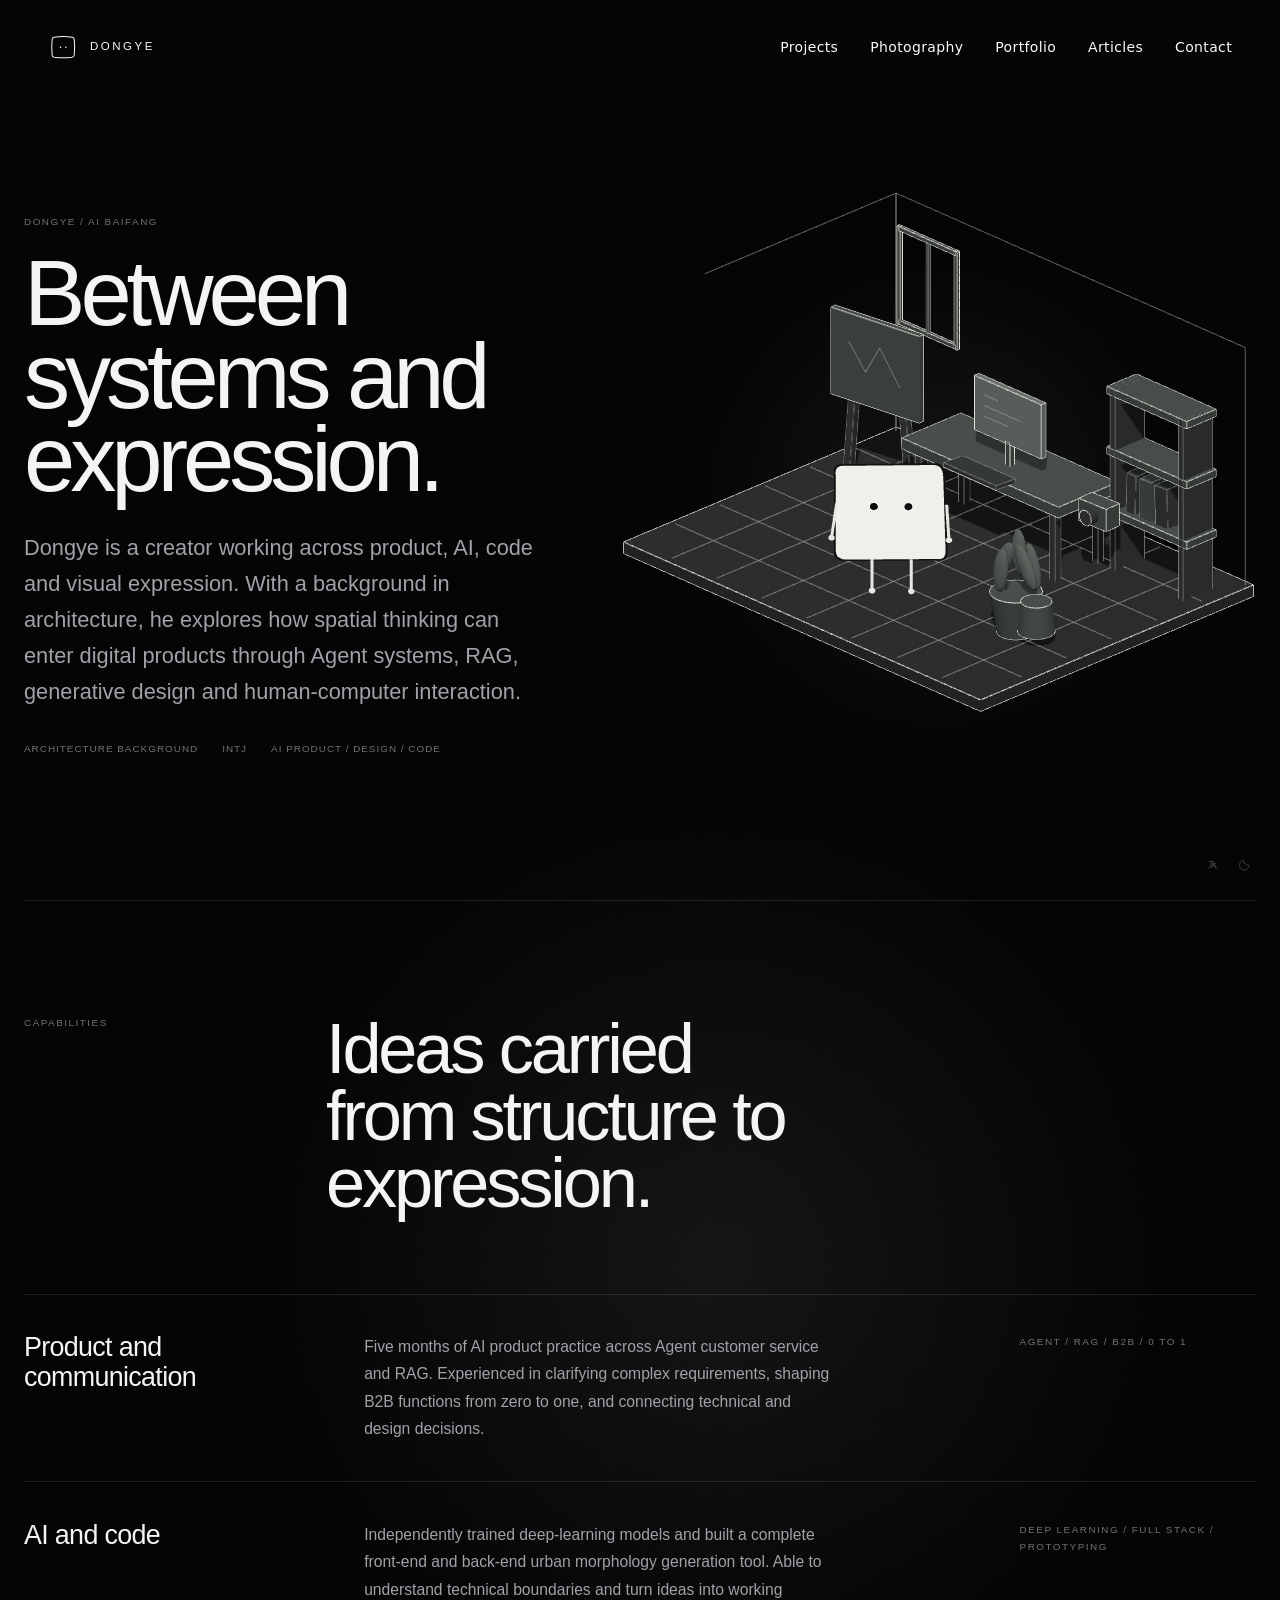
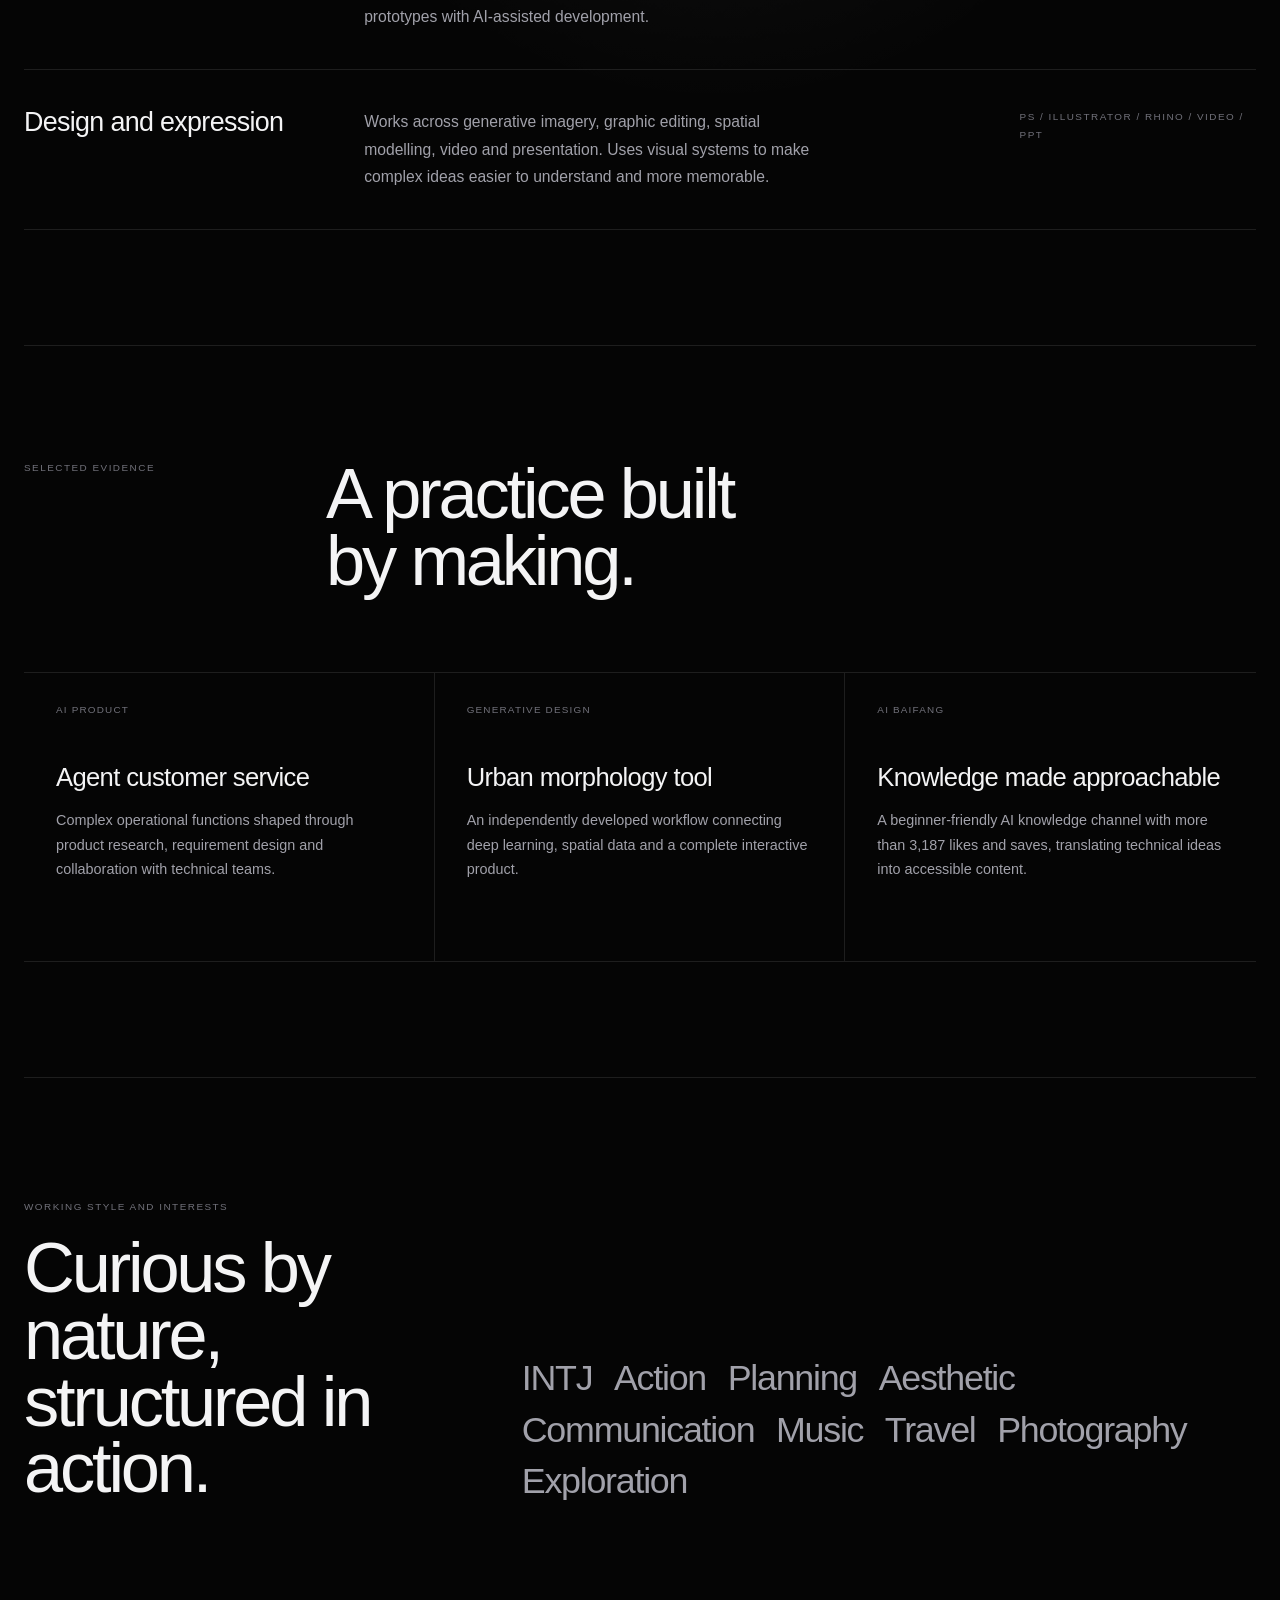
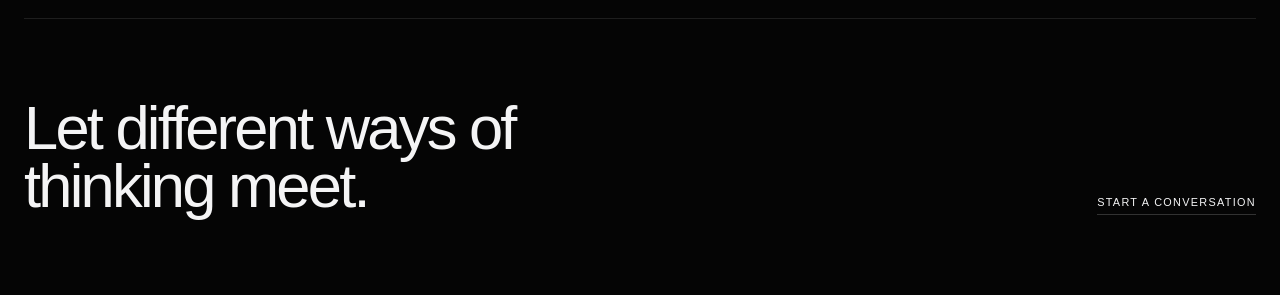
==== about.html @ da20b11e "publish spatial portfolio and Baifang studio" ====
<!DOCTYPE html>
<html lang="en">
  <head>
    <meta charset="UTF-8" />
    <meta name="viewport" content="width=device-width, initial-scale=1.0" />
    <title data-title-key="page.about.title">About DONGYE</title>
    <script>
      (() => {
        try {
          const theme = localStorage.getItem("site-theme") || "dark";
          const lang = localStorage.getItem("site-language") || "en";
          document.documentElement.dataset.theme = theme === "light" ? "light" : "dark";
          document.documentElement.lang = lang === "zh" ? "zh-CN" : "en";
        } catch {
          document.documentElement.dataset.theme = "dark";
          document.documentElement.lang = "en";
        }
      })();
    </script>
    <script src="./assets/vendor/tailwindcss.js"></script>
    <link rel="stylesheet" href="./site.css?v=20260814-3" />
    <link rel="stylesheet" href="./about.css?v=20260814-10" />
    <script src="./site-cursor.js?v=20260812-1" defer></script>
    <script type="module" src="./about-room.js?v=20260814-16"></script>
  </head>
  <body class="about-page">
    <header class="site-header fixed top-0 left-0 w-full z-50 px-6 py-6 md:px-12 md:py-8 flex justify-between items-center mix-blend-difference text-white">
      <a href="./index.html" class="site-brand" aria-label="DONGYE Home">
        <svg class="site-brand__mark" viewBox="0 0 44 44" aria-hidden="true"><path d="M9 7.5c7.5-1 18.8-1 26 0 1.8.3 2.8 1.4 3 3.1.8 7.7.8 15.2 0 22.8-.2 1.7-1.2 2.8-3 3.1-7.4 1-18.6 1-26 0-1.8-.3-2.8-1.4-3-3.1-.8-7.6-.8-15.1 0-22.8.2-1.7 1.2-2.8 3-3.1Z"/><circle cx="18.2" cy="22" r="1.15" fill="currentColor" stroke="none"/><circle cx="25.8" cy="22" r="1.15" fill="currentColor" stroke="none"/></svg>
        <span class="site-brand__wordmark">DONGYE</span>
      </a>
      <nav class="hidden md:flex space-x-8 text-sm font-light tracking-wide">
        <a href="./projects.html" data-i18n="nav.projects">Projects</a>
        <a href="./portfolio.html?view=photography" data-i18n="home.cube.photography">Photography</a>
        <a href="./portfolio.html?view=portfolio" data-i18n="nav.portfolio">Portfolio</a>
        <a href="./articles.html" data-i18n="nav.articles">Articles</a>
        <a href="./index.html#contact" data-i18n="nav.contact">Contact</a>
      </nav>
    </header>

    <main>
      <section class="about-shell about-hero">
        <div class="about-hero__copy">
          <span class="about-kicker">DONGYE / AI BAIFANG</span>
          <h1 data-i18n="about.hero.title">Between systems and expression.</h1>
          <p class="about-hero__intro" data-i18n="about.hero.intro">Dongye is a creator working across product, AI, code and visual expression. With a background in architecture, he explores how spatial thinking can enter digital products through Agent systems, RAG, generative design and human-computer interaction.</p>
          <div class="about-hero__meta">
            <span data-i18n="about.meta.architecture">Architecture background</span>
            <span>INTJ</span>
            <span>AI PRODUCT / DESIGN / CODE</span>
          </div>
        </div>
        <div class="about-hero__visual" aria-label="Interactive AI Baifang studio">
          <div class="about-hero__room" data-baifang-room></div>
        </div>
      </section>

      <section class="about-shell about-section">
        <div class="about-section__header">
          <span class="about-section__label" data-i18n="about.capabilities.label">Capabilities</span>
          <h2 data-i18n="about.capabilities.title">Ideas carried from structure to expression.</h2>
        </div>
        <div class="about-rows">
          <article class="about-row">
            <h3 data-i18n="about.product.title">Product and communication</h3>
            <p data-i18n="about.product.body">Five months of AI product practice across Agent customer service and RAG. Experienced in clarifying complex requirements, shaping B2B functions from zero to one, and connecting technical and design decisions.</p>
            <span class="about-row__tools">AGENT / RAG / B2B / 0 TO 1</span>
          </article>
          <article class="about-row">
            <h3 data-i18n="about.code.title">AI and code</h3>
            <p data-i18n="about.code.body">Independently trained deep-learning models and built a complete front-end and back-end urban morphology generation tool. Able to understand technical boundaries and turn ideas into working prototypes with AI-assisted development.</p>
            <span class="about-row__tools">DEEP LEARNING / FULL STACK / PROTOTYPING</span>
          </article>
          <article class="about-row">
            <h3 data-i18n="about.visual.title">Design and expression</h3>
            <p data-i18n="about.visual.body">Works across generative imagery, graphic editing, spatial modelling, video and presentation. Uses visual systems to make complex ideas easier to understand and more memorable.</p>
            <span class="about-row__tools">PS / ILLUSTRATOR / RHINO / VIDEO / PPT</span>
          </article>
        </div>
      </section>

      <section class="about-shell about-section">
        <div class="about-section__header">
          <span class="about-section__label" data-i18n="about.evidence.label">Selected evidence</span>
          <h2 data-i18n="about.evidence.title">A practice built by making.</h2>
        </div>
        <div class="about-evidence">
          <article>
            <strong>AI PRODUCT</strong>
            <h3 data-i18n="about.evidence.agent.title">Agent customer service</h3>
            <p data-i18n="about.evidence.agent.body">Complex operational functions shaped through product research, requirement design and collaboration with technical teams.</p>
          </article>
          <article>
            <strong>GENERATIVE DESIGN</strong>
            <h3 data-i18n="about.evidence.city.title">Urban morphology tool</h3>
            <p data-i18n="about.evidence.city.body">An independently developed workflow connecting deep learning, spatial data and a complete interactive product.</p>
          </article>
          <article>
            <strong>AI BAIFANG</strong>
            <h3 data-i18n="about.evidence.content.title">Knowledge made approachable</h3>
            <p data-i18n="about.evidence.content.body">A beginner-friendly AI knowledge channel with more than 3,187 likes and saves, translating technical ideas into accessible content.</p>
          </article>
        </div>
      </section>

      <section class="about-shell about-section about-personal">
        <div>
          <span class="about-personal__name" data-i18n="about.personal.label">Working style and interests</span>
          <h2 data-i18n="about.personal.title">Curious by nature, structured in action.</h2>
        </div>
        <div class="about-wordfield" aria-label="Personal traits and interests">
          <span>INTJ</span>
          <span data-i18n="about.trait.action">Action</span>
          <span data-i18n="about.trait.planning">Planning</span>
          <span data-i18n="about.trait.aesthetic">Aesthetic</span>
          <span data-i18n="about.trait.communication">Communication</span>
          <span data-i18n="about.interest.music">Music</span>
          <span data-i18n="about.interest.travel">Travel</span>
          <span data-i18n="about.interest.photography">Photography</span>
          <span data-i18n="about.interest.exploration">Exploration</span>
        </div>
      </section>

      <section class="about-shell about-contact">
        <p data-i18n="about.contact.title">Let different ways of thinking meet.</p>
        <a href="./index.html#contact" data-cursor="CONTACT" data-i18n="about.contact.link">Start a conversation</a>
      </section>
    </main>

    <script type="module">
      import { applyTranslations, setupGlobalControls, syncPreviewLinks } from "./site.js?v=20260814-1";

      const translations = {
        "page.about.title": { en: "About DONGYE", zh: "关于冬叶" },
        "home.cube.photography": { en: "Photography", zh: "摄影" },
        "about.hero.title": { en: "Between systems and expression.", zh: "在系统与表达之间。" },
        "about.hero.intro": { en: "Dongye is a creator working across product, AI, code and visual expression. With a background in architecture, he explores how spatial thinking can enter digital products through Agent systems, RAG, generative design and human-computer interaction.", zh: "冬叶是一名在产品、AI、代码与视觉表达之间工作的创造者。拥有建筑学背景，关注空间思维如何进入数字产品，并持续探索 Agent、RAG、生成式设计与人机交互。" },
        "about.meta.architecture": { en: "Architecture background", zh: "建筑学背景" },
        "about.capabilities.label": { en: "Capabilities", zh: "能力方向" },
        "about.capabilities.title": { en: "Ideas carried from structure to expression.", zh: "让想法从结构走向表达。" },
        "about.product.title": { en: "Product and communication", zh: "产品与沟通" },
        "about.product.body": { en: "Five months of AI product practice across Agent customer service and RAG. Experienced in clarifying complex requirements, shaping B2B functions from zero to one, and connecting technical and design decisions.", zh: "拥有 5 个月 AI 产品实践经历，涉及 Agent 智能客服与 RAG。擅长梳理复杂需求、从 0 到 1 落地 B 端功能，并连接技术判断与设计决策。" },
        "about.code.title": { en: "AI and code", zh: "AI 与代码" },
        "about.code.body": { en: "Independently trained deep-learning models and built a complete front-end and back-end urban morphology generation tool. Able to understand technical boundaries and turn ideas into working prototypes with AI-assisted development.", zh: "独立训练深度学习模型，并完成城市形态生成工具的前后端开发。能够理解技术边界，也能借助 AI 辅助开发把想法变成可运行的原型。" },
        "about.visual.title": { en: "Design and expression", zh: "设计与表达" },
        "about.visual.body": { en: "Works across generative imagery, graphic editing, spatial modelling, video and presentation. Uses visual systems to make complex ideas easier to understand and more memorable.", zh: "覆盖 AI 出图、平面编辑、空间建模、影像与演示表达。通过视觉系统让复杂想法更容易被理解，也更容易被记住。" },
        "about.evidence.label": { en: "Selected evidence", zh: "实践切片" },
        "about.evidence.title": { en: "A practice built by making.", zh: "能力在真实创造中形成。" },
        "about.evidence.agent.title": { en: "Agent customer service", zh: "Agent 智能客服" },
        "about.evidence.agent.body": { en: "Complex operational functions shaped through product research, requirement design and collaboration with technical teams.", zh: "通过产品研究、需求设计与技术协作，推动复杂运营功能从概念走向落地。" },
        "about.evidence.city.title": { en: "Urban morphology tool", zh: "城市形态生成工具" },
        "about.evidence.city.body": { en: "An independently developed workflow connecting deep learning, spatial data and a complete interactive product.", zh: "独立连接深度学习、空间数据与完整交互产品的一次开发实践。" },
        "about.evidence.content.title": { en: "Knowledge made approachable", zh: "让 AI 知识更容易理解" },
        "about.evidence.content.body": { en: "A beginner-friendly AI knowledge channel with more than 3,187 likes and saves, translating technical ideas into accessible content.", zh: "面向零基础读者的 AI 知识账号，已获得超过 3,187 次赞与收藏，把技术概念转化为易理解的内容。" },
        "about.personal.label": { en: "Working style and interests", zh: "做事方式与兴趣" },
        "about.personal.title": { en: "Curious by nature, structured in action.", zh: "保持好奇，也保持行动的结构。" },
        "about.trait.action": { en: "Action", zh: "行动力" },
        "about.trait.planning": { en: "Planning", zh: "规划力" },
        "about.trait.aesthetic": { en: "Aesthetic", zh: "审美力" },
        "about.trait.communication": { en: "Communication", zh: "沟通力" },
        "about.interest.music": { en: "Music", zh: "音乐" },
        "about.interest.travel": { en: "Travel", zh: "旅行" },
        "about.interest.photography": { en: "Photography", zh: "摄影" },
        "about.interest.exploration": { en: "Exploration", zh: "探索世界" },
        "about.contact.title": { en: "Let different ways of thinking meet.", zh: "让不同的思考方式在这里相遇。" },
        "about.contact.link": { en: "Start a conversation", zh: "开始交流" }
      };

      const render = () => {
        applyTranslations(translations);
        syncPreviewLinks(document);
      };

      setupGlobalControls();
      render();
      window.addEventListener("site:language-change", render);
    </script>
  </body>
</html>
---- site.css ----
:root {
  --site-bg: #050505;
  --site-surface: #0a0a0a;
  --site-surface-alt: #101010;
  --site-panel: rgba(7, 7, 7, 0.82);
  --site-text: #f4f4f5;
  --site-text-soft: #a1a1aa;
  --site-text-muted: #71717a;
  --site-text-faint: #52525b;
  --site-border: rgba(255, 255, 255, 0.1);
  --site-border-strong: rgba(255, 255, 255, 0.18);
  --site-hover: rgba(255, 255, 255, 0.05);
  --site-selection-bg: #ffffff;
  --site-selection-text: #000000;
  --site-card: rgba(255, 255, 255, 0.02);
}

html[data-theme="light"] {
  --site-bg: #f3efe7;
  --site-surface: #f8f4ec;
  --site-surface-alt: #efe7dc;
  --site-panel: rgba(248, 244, 236, 0.9);
  --site-text: #161616;
  --site-text-soft: #53514c;
  --site-text-muted: #77736b;
  --site-text-faint: #a09b91;
  --site-border: rgba(31, 29, 25, 0.13);
  --site-border-strong: rgba(31, 29, 25, 0.3);
  --site-hover: rgba(66, 59, 48, 0.045);
  --site-selection-bg: #1d1c19;
  --site-selection-text: #f9fafb;
  --site-card: rgba(66, 59, 48, 0.025);
}

html,
body {
  background: var(--site-bg);
  color: var(--site-text);
}

body {
  transition: background-color 0.25s ease, color 0.25s ease;
}

::selection {
  background-color: var(--site-selection-bg);
  color: var(--site-selection-text);
}

.site-header {
  transition: color 0.25s ease;
}

.site-brand {
  display: inline-flex;
  align-items: center;
  gap: 0.72rem;
  color: #fff;
  text-decoration: none;
  transition: opacity 180ms ease;
}

.site-brand:hover,
.site-brand:focus-visible {
  opacity: 0.68;
}

.site-brand:focus-visible {
  outline: 1px solid currentColor;
  outline-offset: 0.42rem;
}

.site-brand__mark {
  width: 1.9rem;
  height: 1.9rem;
  overflow: visible;
  fill: none;
  stroke: currentColor;
  stroke-width: 1.45;
  stroke-linecap: round;
  stroke-linejoin: round;
  vector-effect: non-scaling-stroke;
}

.site-brand__wordmark {
  font: 500 0.72rem/1 Arial, sans-serif;
  letter-spacing: 0.22em;
  white-space: nowrap;
}

.baifang-ip {
  --bf-eye-x: 0px;
  --bf-eye-y: 0px;
  --bf-top-x: 0px;
  --bf-top-y: 0px;
  --bf-right-x: 0px;
  --bf-right-y: 0px;
  --bf-body-x: 0px;
  --bf-body-y: 0px;
  --bf-observer-x: 0px;
  --bf-observer-y: 0px;
  position: relative;
  display: grid;
  place-items: center;
  color: var(--site-text);
  contain: layout paint;
  isolation: isolate;
  cursor: crosshair;
}

.baifang-ip::before {
  content: "";
  position: absolute;
  inset: 14%;
  z-index: -1;
  background: radial-gradient(circle, color-mix(in srgb, var(--site-text) 8%, transparent), transparent 68%);
  filter: blur(1.5rem);
  opacity: 0.8;
}

.baifang-ip__svg {
  display: block;
  width: 100%;
  height: 100%;
  overflow: visible;
}

.baifang-ip__float {
  transform-origin: center;
  animation: baifangFloat 5.8s ease-in-out infinite;
}

.baifang-ip__character {
  transform: translate(var(--bf-body-x), var(--bf-body-y));
  transform-origin: 52% 54%;
  transition: transform 420ms cubic-bezier(0.2, 0.75, 0.25, 1);
}

.baifang-ip__face,
.baifang-ip__limb,
.baifang-ip__fragment,
.baifang-ip__observer path {
  vector-effect: non-scaling-stroke;
  stroke: currentColor;
  stroke-width: 2;
  stroke-linecap: round;
  stroke-linejoin: round;
}

.baifang-ip__face {
  fill: var(--site-bg);
  transition: transform 520ms cubic-bezier(0.16, 0.8, 0.24, 1), fill 240ms ease;
}

.baifang-ip__face--front {
  transform: translate(0, 0);
}

.baifang-ip__face--echo {
  opacity: 0.2;
  transform: translate(1px, -0.8px);
}

.baifang-ip__limb,
.baifang-ip__fragment,
.baifang-ip__observer path {
  fill: none;
}

.baifang-ip__eyes {
  fill: currentColor;
  transform: translate(var(--bf-eye-x), var(--bf-eye-y));
  transition: transform 160ms ease-out;
}

.baifang-ip__fragment {
  opacity: 0.12;
  transition: opacity 260ms ease, transform 520ms cubic-bezier(0.16, 0.8, 0.24, 1);
}

.baifang-ip__fragment--a { transform: translate(20px, 18px); }
.baifang-ip__fragment--b { transform: translate(-20px, 20px); }
.baifang-ip__fragment--c { transform: translate(22px, -18px); }
.baifang-ip__fragment--d { transform: translate(-22px, -20px); }

.baifang-ip__observer {
  opacity: 0.38;
  transform: translate(var(--bf-observer-x), var(--bf-observer-y));
  transform-origin: center;
  transition: opacity 260ms ease, transform 420ms cubic-bezier(0.2, 0.75, 0.25, 1);
}

.baifang-ip.is-observing .baifang-ip__fragment,
.baifang-ip.is-observing .baifang-ip__observer {
  opacity: 0.82;
}

.baifang-ip.is-observing .baifang-ip__fragment {
  transform: translate(0, 0);
}

.baifang-ip.is-observing .baifang-ip__arm--right {
  transform-box: view-box;
  transform-origin: 224px 144px;
  animation: baifangWave 520ms ease-in-out infinite alternate;
}

@keyframes baifangFloat {
  0%, 100% { transform: translateY(0) rotate(-0.35deg); }
  50% { transform: translateY(-7px) rotate(0.35deg); }
}

@keyframes baifangWave {
  from { transform: rotate(-18deg); }
  to { transform: rotate(-38deg); }
}

@media (prefers-reduced-motion: reduce) {
  .baifang-ip__float {
    animation: none;
  }

  .baifang-ip *,
  .baifang-ip *::before,
  .baifang-ip *::after {
    transition-duration: 0.01ms !important;
  }
}

html[data-theme="light"] .site-brand {
  color: #111;
}

html[data-theme="light"] .site-header.mix-blend-difference {
  mix-blend-mode: normal;
  color: var(--site-text);
}

html[data-theme="light"] .bg-black {
  background-color: var(--site-surface) !important;
}

html[data-theme="light"] .bg-zinc-950 {
  background-color: var(--site-surface-alt) !important;
}

html[data-theme="light"] .bg-black\/40,
html[data-theme="light"] .bg-black\/50,
html[data-theme="light"] .bg-black\/80,
html[data-theme="light"] .bg-zinc-900\/50,
html[data-theme="light"] .glass-panel {
  background: var(--site-panel) !important;
}

html[data-theme="light"] .bg-white\/\[0\.02\] {
  background-color: var(--site-card) !important;
}

html[data-theme="light"] .text-white,
html[data-theme="light"] .prose-invert h1,
html[data-theme="light"] .prose-invert h2,
html[data-theme="light"] .prose-invert h3,
html[data-theme="light"] .prose-invert p,
html[data-theme="light"] .prose-invert li,
html[data-theme="light"] .prose-invert a,
html[data-theme="light"] .prose-invert code {
  color: var(--site-text) !important;
}

html[data-theme="light"] .text-zinc-200,
html[data-theme="light"] .text-zinc-300\/90,
html[data-theme="light"] .text-zinc-400 {
  color: var(--site-text-soft) !important;
}

html[data-theme="light"] .text-zinc-500,
html[data-theme="light"] .text-zinc-600,
html[data-theme="light"] .text-zinc-700,
html[data-theme="light"] .text-zinc-800 {
  color: var(--site-text-muted) !important;
}

html[data-theme="light"] .border-white\/10,
html[data-theme="light"] .border-zinc-800,
html[data-theme="light"] .border-zinc-800\/50,
html[data-theme="light"] .border-zinc-900 {
  border-color: var(--site-border) !important;
}

html[data-theme="light"] .hover\:border-white\/25:hover,
html[data-theme="light"] .hover\:border-white\/30:hover,
html[data-theme="light"] .hover\:border-zinc-400:hover {
  border-color: var(--site-border-strong) !important;
}

html[data-theme="light"] .hover\:text-white:hover {
  color: var(--site-text) !important;
}

html[data-theme="light"] .hover\:bg-white\/5:hover {
  background-color: var(--site-hover) !important;
}

html[data-theme="light"] .bg-gradient-to-t.from-black,
html[data-theme="light"] .bg-gradient-to-t.from-black.via-black\/80,
html[data-theme="light"] .bg-gradient-to-t.from-black.via-black\/60 {
  opacity: 0.45;
}

html[data-theme="light"] .bg-dot-pattern {
  opacity: 0.16 !important;
}

html[data-theme="light"] .prose-invert code {
  background: rgba(15, 23, 42, 0.06) !important;
  border-color: rgba(15, 23, 42, 0.12) !important;
}

.portfolio-book,
.photo-film {
  width: min(100%, 76rem);
  margin-inline: auto;
}

.portfolio-book__stage {
  position: relative;
  aspect-ratio: 1684 / 595;
  overflow: hidden;
  background: #111;
  box-shadow: 0 2.2rem 5rem rgba(0, 0, 0, 0.32);
  cursor: ew-resize;
}

.portfolio-book__pages,
.portfolio-book__pages img {
  position: absolute;
  inset: 0;
  width: 100%;
  height: 100%;
}

.portfolio-book__pages img {
  object-fit: contain;
  opacity: 0;
  transform: perspective(1800px) rotateY(3deg) scale(0.985);
  transform-origin: left center;
  transition: opacity 420ms ease, transform 720ms cubic-bezier(0.16, 1, 0.3, 1);
  user-select: none;
}

.portfolio-book__pages img.is-active {
  opacity: 1;
  transform: perspective(1800px) rotateY(0) scale(1);
}

.portfolio-book__spine {
  position: absolute;
  top: 0;
  bottom: 0;
  left: 36.45%;
  width: 1px;
  background: linear-gradient(180deg, transparent, rgba(0, 0, 0, 0.28) 12%, rgba(255, 255, 255, 0.2) 50%, rgba(0, 0, 0, 0.28) 88%, transparent);
  box-shadow: -0.6rem 0 1.5rem rgba(0, 0, 0, 0.12), 0.6rem 0 1.5rem rgba(0, 0, 0, 0.1);
  pointer-events: none;
}

.portfolio-book__turn {
  position: absolute;
  z-index: 3;
  top: 0;
  bottom: 0;
  width: 28%;
  border: 0;
  background: transparent;
}

.portfolio-book__turn--prev { left: 0; cursor: w-resize; }
.portfolio-book__turn--next { right: 0; cursor: e-resize; }

.portfolio-book__footer {
  display: grid;
  grid-template-columns: 1fr auto 1fr;
  gap: 1rem;
  align-items: center;
  margin-top: 1rem;
  color: var(--site-text-muted);
  font: 500 0.58rem/1 Arial, sans-serif;
  letter-spacing: 0.14em;
}

.portfolio-book__footer button {
  border: 0;
  color: inherit;
  background: transparent;
  text-align: left;
}

.portfolio-book__footer button:last-child { text-align: right; }
.portfolio-book__footer button:disabled { opacity: 0.22; }

.photo-film__stage {
  position: relative;
  display: grid;
  place-items: center;
  height: min(72svh, 48rem);
  overflow: hidden;
  background: color-mix(in srgb, var(--site-bg) 92%, var(--site-text));
}

.photo-film__stage > img {
  width: 100%;
  height: 100%;
  object-fit: contain;
  opacity: 1;
  transform: scale(1);
  transition: opacity 300ms ease, transform 900ms cubic-bezier(0.16, 1, 0.3, 1);
}

.photo-film__stage > img.is-changing { opacity: 0; transform: scale(0.985); }

.photo-film__nav {
  position: absolute;
  z-index: 2;
  top: 50%;
  width: 2.6rem;
  height: 2.6rem;
  border: 1px solid color-mix(in srgb, var(--site-text) 24%, transparent);
  border-radius: 50%;
  color: var(--site-text);
  background: color-mix(in srgb, var(--site-bg) 72%, transparent);
  transform: translateY(-50%);
}

.photo-film__nav--prev { left: 1.25rem; }
.photo-film__nav--next { right: 1.25rem; }
.photo-film__count { position: absolute; right: 1.25rem; bottom: 1rem; color: var(--site-text-muted); font: 500 0.58rem/1 monospace; }

.photo-film__strip {
  display: grid;
  grid-auto-flow: column;
  grid-auto-columns: minmax(7rem, 10rem);
  gap: 0.75rem;
  padding-top: 0.9rem;
  overflow-x: auto;
}

.photo-film__thumb {
  position: relative;
  aspect-ratio: 4 / 3;
  overflow: hidden;
  border: 0;
  opacity: 0.38;
  background: transparent;
  transition: opacity 200ms ease, transform 260ms ease;
}

.photo-film__thumb:hover,
.photo-film__thumb.is-active { opacity: 1; transform: translateY(-0.2rem); }
.photo-film__thumb img { width: 100%; height: 100%; object-fit: cover; }
.photo-film__thumb span { position: absolute; right: 0.35rem; bottom: 0.3rem; color: white; font: 500 0.52rem/1 monospace; text-shadow: 0 1px 4px black; }

@media (max-width: 700px) {
  .portfolio-book__stage { aspect-ratio: 16 / 9; }
  .portfolio-book__footer { margin-inline: 0.25rem; }
  .photo-film__stage { height: 58svh; }
  .photo-film__nav { width: 2.2rem; height: 2.2rem; }
}

@media (prefers-reduced-motion: reduce) {
  .portfolio-book__pages img,
  .photo-film__stage > img,
  .photo-film__thumb { transition: none; }
}

.site-controls {
  position: fixed;
  right: 1.15rem;
  bottom: 1.05rem;
  z-index: 60;
  display: flex;
  flex-direction: row;
  gap: 0.1rem;
  padding: 0.15rem;
  border: 1px solid transparent;
  border-radius: 999px;
  opacity: 0.38;
  transition: opacity 0.2s ease, border-color 0.2s ease, background-color 0.2s ease;
}

.site-controls:hover,
.site-controls:focus-within {
  opacity: 1;
  border-color: var(--site-border);
  background: color-mix(in srgb, var(--site-panel) 58%, transparent);
}

.site-control-button {
  width: 1.8rem;
  height: 1.8rem;
  display: inline-flex;
  align-items: center;
  justify-content: center;
  border: 1px solid transparent;
  background: transparent;
  backdrop-filter: none;
  -webkit-backdrop-filter: none;
  border-radius: 999px;
  color: var(--site-text-soft);
  cursor: pointer;
  box-shadow: none;
  transition:
    background-color 0.2s ease,
    border-color 0.2s ease,
    color 0.2s ease,
    transform 0.2s ease;
}

.site-control-button:hover {
  color: var(--site-text);
  border-color: transparent;
  background: var(--site-hover);
  transform: none;
}

.site-control-button[data-state="zh"],
.site-control-button[data-state="light"] {
  background: transparent;
  color: var(--site-text-soft);
  border-color: transparent;
}

.site-control-button svg {
  width: 0.78rem;
  height: 0.78rem;
  fill: none;
  stroke: currentColor;
  stroke-width: 1.7;
  stroke-linecap: round;
  stroke-linejoin: round;
}

.site-control-button:focus-visible {
  outline: 2px solid var(--site-text-soft);
  outline-offset: 2px;
}

@media (max-width: 767px) {
  .site-controls {
    right: 0.8rem;
    bottom: 0.75rem;
    gap: 0;
  }
}

/* Home — a quiet spatial field rather than a conventional hero image. */
.home-page {
  --drawing-ink: #e8ebe6;
  --drawing-muted: rgba(232, 235, 230, 0.48);
  --drawing-faint: rgba(232, 235, 230, 0.13);
  --drawing-accent: #b9d8d4;
  --drawing-signal: #d36f4b;
  overflow-x: clip;
}

html[data-theme="light"] .home-page {
  --drawing-ink: #171a18;
  --drawing-muted: rgba(23, 26, 24, 0.52);
  --drawing-faint: rgba(23, 26, 24, 0.13);
  --drawing-accent: #285d61;
  --drawing-signal: #b54a2d;
}

.spatial-hero {
  position: relative;
  height: 185svh;
  min-height: 70rem;
  background: var(--site-bg);
}

.spatial-hero__stage {
  position: sticky;
  top: 0;
  width: 100%;
  height: 100svh;
  min-height: 42rem;
  overflow: hidden;
  isolation: isolate;
  border-bottom: 1px solid var(--drawing-faint);
}

.spatial-hero__veil {
  position: absolute;
  inset: 0;
  pointer-events: none;
}

.spatial-hero__veil {
  z-index: -3;
  background:
    radial-gradient(circle at 78% 42%, color-mix(in srgb, var(--drawing-accent) 10%, transparent), transparent 27%),
    radial-gradient(circle at 54% 76%, color-mix(in srgb, var(--drawing-signal) 5%, transparent), transparent 24%),
    linear-gradient(112deg, color-mix(in srgb, var(--site-bg) 92%, var(--drawing-accent)) 0%, var(--site-bg) 58%, color-mix(in srgb, var(--site-bg) 96%, var(--drawing-signal)) 100%);
}

.spatial-hero__copy {
  position: absolute;
  z-index: 4;
  left: 3rem;
  bottom: 5rem;
  width: min(48rem, 57vw);
}

.spatial-hero__title {
  max-width: 9ch;
  margin: 0;
  color: var(--drawing-ink);
  font: 500 clamp(4.2rem, 9.2vw, 9.2rem) / 0.78 Arial, sans-serif;
  letter-spacing: -0.078em;
  text-wrap: balance;
  text-shadow: 0 1px 28px color-mix(in srgb, var(--site-bg) 62%, transparent);
  will-change: transform, opacity;
}

.spatial-hero__title span {
  color: transparent !important;
  -webkit-text-stroke: 1px var(--drawing-muted);
}

.spatial-hero__foot {
  display: flex;
  align-items: end;
  justify-content: space-between;
  gap: 2rem;
  margin-top: 2.25rem;
  padding-top: 1.15rem;
  border-top: 1px solid var(--drawing-faint);
}

.spatial-hero__subtitle {
  max-width: 25rem;
  margin: 0;
  color: var(--drawing-muted);
  font: 400 0.68rem/1.6 Arial, sans-serif;
  letter-spacing: 0.16em;
  text-transform: uppercase;
}

.spatial-hero__explore {
  display: inline-flex;
  align-items: center;
  gap: 0.7rem;
  flex: 0 0 auto;
  color: var(--drawing-ink);
  font: 500 0.64rem/1 Arial, sans-serif;
  letter-spacing: 0.14em;
  text-decoration: none;
  text-transform: uppercase;
}

.spatial-hero__explore-mark {
  display: grid;
  place-items: center;
  width: 2rem;
  height: 2rem;
  border: 1px solid var(--drawing-muted);
  border-radius: 50%;
  transition: background-color 180ms ease, color 180ms ease, transform 180ms ease;
}

.spatial-hero__explore:hover .spatial-hero__explore-mark {
  color: var(--site-bg);
  background: var(--drawing-ink);
  transform: translateY(0.2rem);
}

.model-viewport {
  --model-size: clamp(17rem, 31vw, 31rem);
  position: absolute;
  z-index: 2;
  top: 50%;
  right: clamp(5rem, 11vw, 12rem);
  width: var(--model-size);
  height: var(--model-size);
  transform: translateY(-52%);
  perspective: 1200px;
  perspective-origin: 50% 42%;
}

.space-orbit {
  position: absolute;
  z-index: -1;
  left: 50%;
  top: 50%;
  display: block;
  border: 1px solid var(--drawing-faint);
  border-radius: 50%;
  transform: translate(-50%, -50%);
  transform-origin: center;
  will-change: transform, opacity;
}

.space-orbit::after {
  content: "";
  position: absolute;
  top: 50%;
  right: -0.22rem;
  width: 0.42rem;
  height: 0.42rem;
  border-radius: 50%;
  background: var(--drawing-accent);
  box-shadow: 0 0 1.25rem color-mix(in srgb, var(--drawing-accent) 60%, transparent);
}

.space-orbit--01 {
  width: 138%;
  height: 42%;
  transform: translate(-50%, -50%) rotate(18deg);
}

.space-orbit--02 {
  width: 118%;
  height: 68%;
  transform: translate(-50%, -50%) rotate(-46deg);
}

.space-orbit--03 {
  width: 92%;
  height: 126%;
  transform: translate(-50%, -50%) rotate(64deg);
  opacity: 0.55;
}

.model-orbit,
.spatial-model,
.space-shell {
  width: 100%;
  height: 100%;
  transform-style: preserve-3d;
}

.model-orbit,
.spatial-model {
  will-change: transform;
}

.spatial-model {
  transform: rotateX(-18deg) rotateY(-32deg) rotateZ(-2deg);
}

.space-shell {
  position: relative;
}

.space-face,
.space-slab,
.space-core {
  position: absolute;
  inset: 0;
  display: block;
  border: 1px solid color-mix(in srgb, var(--drawing-accent) 72%, transparent);
  background:
    linear-gradient(90deg, transparent 49.7%, var(--drawing-faint) 50%, transparent 50.3%),
    linear-gradient(transparent 49.7%, var(--drawing-faint) 50%, transparent 50.3%),
    color-mix(in srgb, var(--site-bg) 91%, transparent);
  backface-visibility: visible;
  transform-style: preserve-3d;
  will-change: transform, opacity;
}

.space-face::before,
.space-face::after {
  content: "";
  position: absolute;
  background: var(--drawing-accent);
  opacity: 0.65;
}

.space-face::before {
  left: -4px;
  top: -4px;
  width: 7px;
  height: 1px;
}

.space-face::after {
  left: -1px;
  top: -4px;
  width: 1px;
  height: 7px;
}

.space-face--front {
  transform: translateZ(calc(var(--model-size) * 0.5));
}

.space-face--back {
  transform: rotateY(180deg) translateZ(calc(var(--model-size) * 0.5));
  opacity: 0.24;
}

.space-face--left {
  transform: rotateY(-90deg) translateZ(calc(var(--model-size) * 0.5));
  opacity: 0.58;
}

.space-face--right {
  transform: rotateY(90deg) translateZ(calc(var(--model-size) * 0.5));
  opacity: 0.44;
}

.space-face--top {
  transform: rotateX(90deg) translateZ(calc(var(--model-size) * 0.5));
  opacity: 0.34;
}

.space-face--bottom {
  transform: rotateX(-90deg) translateZ(calc(var(--model-size) * 0.5));
  background-color: color-mix(in srgb, var(--drawing-signal) 8%, transparent);
}

.space-slab {
  inset: 7%;
  background: color-mix(in srgb, var(--drawing-accent) 8%, transparent);
}

.space-slab--01 {
  transform: rotateX(90deg) translateZ(calc(var(--model-size) * -0.24));
}

.space-slab--02 {
  transform: rotateX(90deg) translateZ(0);
}

.space-slab--03 {
  transform: rotateX(90deg) translateZ(calc(var(--model-size) * 0.24));
}

.space-core {
  inset: 12% 39%;
  background: color-mix(in srgb, var(--drawing-signal) 12%, transparent);
  border-color: color-mix(in srgb, var(--drawing-signal) 72%, transparent);
  transform: translateZ(calc(var(--model-size) * -0.05));
}

.spatial-hero__progress {
  position: absolute;
  z-index: 5;
  right: 3rem;
  top: 8.5rem;
  bottom: 4rem;
  width: 1px;
  background: var(--drawing-faint);
}

.spatial-hero__progress-fill {
  position: absolute;
  inset: 0;
  display: block;
  background: var(--drawing-signal);
  transform: scaleY(0);
  transform-origin: top;
  will-change: transform;
}

.home-page #work,
.home-page #about,
.home-page #contact {
  position: relative;
}

.home-page #work::before,
.home-page #about::before,
.home-page #contact::before {
  content: "";
  position: absolute;
  top: 0;
  left: 3rem;
  right: 3rem;
  height: 1px;
  background: linear-gradient(90deg, var(--drawing-accent), var(--drawing-faint) 20%, transparent 75%);
}

.home-page #featured-projects > a {
  transform-origin: 50% 100%;
  will-change: transform, opacity;
}

/* Cursor: the same spatial vertex system across the whole site. */
.spatial-cursor {
  position: fixed;
  z-index: 9999;
  left: 0;
  top: 0;
  width: 2.25rem;
  height: 2.25rem;
  pointer-events: none;
  color: #fff;
  mix-blend-mode: difference;
  opacity: 0;
  transform: translate3d(-50%, -50%, 0);
  transition: opacity 140ms ease;
  will-change: transform;
}

.spatial-cursor__corners {
  position: absolute;
  inset: 0;
  display: block;
  background:
    linear-gradient(currentColor 0 0) left top / 0.48rem 1px no-repeat,
    linear-gradient(currentColor 0 0) left top / 1px 0.48rem no-repeat,
    linear-gradient(currentColor 0 0) right top / 0.48rem 1px no-repeat,
    linear-gradient(currentColor 0 0) right top / 1px 0.48rem no-repeat,
    linear-gradient(currentColor 0 0) left bottom / 0.48rem 1px no-repeat,
    linear-gradient(currentColor 0 0) left bottom / 1px 0.48rem no-repeat,
    linear-gradient(currentColor 0 0) right bottom / 0.48rem 1px no-repeat,
    linear-gradient(currentColor 0 0) right bottom / 1px 0.48rem no-repeat;
  transition: transform 180ms ease;
}

.spatial-cursor__dot {
  position: absolute;
  left: 50%;
  top: 50%;
  width: 0.22rem;
  height: 0.22rem;
  border-radius: 50%;
  background: currentColor;
  transform: translate(-50%, -50%);
}

.spatial-cursor__label {
  position: absolute;
  left: calc(100% + 0.65rem);
  top: 50%;
  font: 600 0.5rem/1 ui-monospace, SFMono-Regular, Menlo, monospace;
  letter-spacing: 0.16em;
  opacity: 0;
  transform: translateY(-50%);
  transition: opacity 160ms ease;
  white-space: nowrap;
}

.spatial-cursor.is-interactive .spatial-cursor__corners {
  transform: scale(1.35) rotate(45deg);
}

.spatial-cursor.is-face .spatial-cursor__corners {
  transform: scale(1.65);
}

.spatial-cursor.is-interactive .spatial-cursor__label {
  opacity: 1;
}

.custom-cursor-active,
.custom-cursor-active a,
.custom-cursor-active button,
.custom-cursor-active [role="button"],
.custom-cursor-active [data-cursor] {
  cursor: none !important;
}

@media (max-width: 900px) {
  .spatial-hero {
    height: 155svh;
    min-height: 58rem;
  }

  .spatial-hero__copy {
    left: 1.5rem;
    right: 1.5rem;
  }

  .spatial-hero__copy {
    bottom: 4.2rem;
    width: auto;
  }

  .spatial-hero__title {
    font-size: clamp(3.65rem, 16vw, 6.7rem);
  }

  .model-viewport {
    --model-size: min(62vw, 20rem);
    top: 36%;
    right: 8vw;
    opacity: 0.92;
  }

  .spatial-hero__progress {
    right: 1.5rem;
    top: 8rem;
    bottom: 3.5rem;
  }

  .home-page #work::before,
  .home-page #about::before,
  .home-page #contact::before {
    left: 1.5rem;
    right: 1.5rem;
  }
}

@media (max-width: 560px) {
  .spatial-hero__stage {
    min-height: 38rem;
  }

  .spatial-hero__title {
    max-width: 8ch;
    font-size: clamp(3.3rem, 16.8vw, 5rem);
    line-height: 0.82;
  }

  .spatial-hero__foot {
    align-items: flex-start;
    flex-direction: column;
    gap: 1rem;
    margin-top: 1.35rem;
    padding-top: 0.9rem;
  }

  .spatial-hero__explore {
    align-self: flex-end;
  }

  .model-viewport {
    --model-size: min(59vw, 16rem);
    top: 31%;
    right: 14vw;
  }

}

@media (prefers-reduced-motion: reduce) {
  .spatial-hero {
    height: 100svh;
    min-height: 40rem;
  }

  .spatial-model,
  .model-orbit,
  .space-face,
  .space-slab,
  .space-core,
  .spatial-hero__title {
    will-change: auto;
  }
}
---- about.css ----
.about-page {
  min-height: 100dvh;
  overflow: hidden;
  background:
    radial-gradient(circle at 56% 36%, color-mix(in srgb, var(--site-text) 7%, transparent), transparent 28rem),
    var(--site-bg);
}

.about-shell {
  width: min(100% - 3rem, 88rem);
  margin-inline: auto;
}

.about-hero {
  display: grid;
  grid-template-columns: minmax(0, 0.9fr) minmax(22rem, 1.1fr);
  align-items: center;
  gap: clamp(2rem, 6vw, 7rem);
  min-height: 100dvh;
  padding-block: 8rem 4rem;
}

.about-hero__copy {
  position: relative;
  z-index: 2;
  animation: aboutEnter 900ms 120ms cubic-bezier(0.2, 0.75, 0.25, 1) both;
}

.about-kicker,
.about-section__label,
.about-row__tools,
.about-personal__name {
  color: var(--site-text-muted);
  font: 500 0.62rem/1.4 Arial, sans-serif;
  letter-spacing: 0.15em;
  text-transform: uppercase;
}

.about-hero h1 {
  max-width: 10ch;
  margin: 1.3rem 0 1.8rem;
  font: 500 clamp(3.6rem, 7.2vw, 7rem)/0.9 Arial, sans-serif;
  letter-spacing: -0.055em;
}

.about-hero__intro {
  max-width: 42rem;
  margin: 0;
  color: var(--site-text-soft);
  font: 400 clamp(1.05rem, 1.7vw, 1.45rem)/1.65 Arial, sans-serif;
}

.about-hero__meta {
  display: flex;
  flex-wrap: wrap;
  gap: 0.6rem 1.5rem;
  margin-top: 2rem;
  color: var(--site-text-muted);
  font: 500 0.62rem/1.4 Arial, sans-serif;
  letter-spacing: 0.1em;
  text-transform: uppercase;
}

.about-hero__visual {
  position: relative;
  min-height: min(72vw, 43rem);
  animation: aboutEnter 1100ms 260ms cubic-bezier(0.2, 0.75, 0.25, 1) both;
}

.about-hero__visual::before,
.about-hero__visual::after {
  content: none;
}

.about-hero__visual::after {
  inset: 24%;
  opacity: 0.45;
  transform: rotate(45deg) scale(0.72);
}

.about-hero__room {
  position: absolute;
  inset: 0;
}

.baifang-room {
  --room-eye-x: 0px;
  --room-eye-y: 0px;
  --room-lean-x: 0px;
  --room-lean-y: 0px;
  position: relative;
  color: var(--site-text);
  cursor: crosshair;
  isolation: isolate;
}

.baifang-room::before {
  content: "";
  position: absolute;
  inset: 17% 11%;
  z-index: -1;
  background: radial-gradient(circle, color-mix(in srgb, var(--site-text) 8%, transparent), transparent 68%);
  filter: blur(2.2rem);
  pointer-events: none;
}

.baifang-room__svg {
  display: block;
  width: 100%;
  height: 100%;
  overflow: visible;
}

.baifang-room path,
.baifang-room circle {
  fill: none;
  vector-effect: non-scaling-stroke;
  stroke: currentColor;
  stroke-width: 1.45;
  stroke-linecap: round;
  stroke-linejoin: round;
}

.room-space,
.room-shelf,
.room-window,
.room-monitor,
.room-paper,
.room-desk,
.room-plant,
.room-camera,
.room-can {
  color: color-mix(in srgb, var(--site-text) 42%, transparent);
}

.room-space__plane,
.room-monitor__body,
.room-desk__top,
.room-plant__pot {
  fill: color-mix(in srgb, var(--site-bg) 92%, var(--site-text));
}

.room-space__soft {
  opacity: 0.28;
}

.room-window__drift {
  stroke-dasharray: 6 8;
  animation: roomDrift 8s linear infinite;
}

.room-monitor__code path {
  stroke-dasharray: 90;
  stroke-dashoffset: 90;
  opacity: 0.15;
}

.room-paper__sketch {
  stroke-dasharray: 90;
  stroke-dashoffset: 90;
  opacity: 0.12;
}

.room-plant__leaves {
  transform-box: view-box;
  transform-origin: 560px 354px;
}

.room-water-drops,
.room-camera__flash,
.room-thought,
.room-character__smile {
  opacity: 0;
}

.room-water-drops path {
  fill: var(--site-bg);
}

.room-camera,
.room-can {
  transform-box: view-box;
  transform-origin: center;
  transition: opacity 360ms ease, transform 680ms cubic-bezier(0.16, 0.82, 0.22, 1);
}

.room-character {
  color: var(--site-text);
  transform: translate(var(--room-lean-x), var(--room-lean-y));
  transform-box: view-box;
  transform-origin: 358px 244px;
  transition: transform 420ms cubic-bezier(0.2, 0.78, 0.22, 1);
  animation: roomCharacterBreathe 4.8s ease-in-out infinite;
}

.room-character__body,
.room-character__body-echo {
  fill: var(--site-bg);
  stroke-width: 2.25 !important;
}

.room-character__body-echo {
  opacity: 0.2;
  transform: translate(1.1px, -0.8px);
}

.room-character__arm,
.room-character__leg,
.room-character__smile {
  fill: none;
  stroke-width: 2.3 !important;
  transform-box: view-box;
  transition: transform 700ms cubic-bezier(0.16, 0.82, 0.22, 1);
}

.room-character__arm--left {
  transform-origin: 296px 246px;
}

.room-character__arm--right {
  transform-origin: 432px 246px;
}

.room-character__eyes {
  fill: currentColor;
  transform: translate(var(--room-eye-x), var(--room-eye-y));
  transition: transform 160ms ease-out;
  animation: roomBlink 6.5s ease-in-out infinite;
}

.room-character__eyes circle {
  fill: currentColor;
  stroke: none;
}

.room-thought path,
.room-thought circle {
  fill: var(--site-bg);
}

.baifang-room[data-action="work"] .room-monitor__code path {
  animation: roomCode 1.35s ease-out infinite alternate;
}

.baifang-room[data-action="work"] .room-monitor__code path:nth-child(2) { animation-delay: 120ms; }
.baifang-room[data-action="work"] .room-monitor__code path:nth-child(3) { animation-delay: 240ms; }
.baifang-room[data-action="work"] .room-monitor__code path:nth-child(4) { animation-delay: 360ms; }
.baifang-room[data-action="work"] .room-character__arm--left { animation: roomTypeLeft 520ms ease-in-out infinite alternate; }
.baifang-room[data-action="work"] .room-character__arm--right { animation: roomTypeRight 470ms ease-in-out infinite alternate; }

.baifang-room[data-action="draw"] .room-character__arm--left,
.baifang-room[data-action="write"] .room-character__arm--left {
  transform: rotate(17deg) translate(-8px, 8px);
  animation: roomDraw 760ms ease-in-out infinite alternate;
}

.baifang-room[data-action="draw"] .room-paper__sketch--a,
.baifang-room[data-action="write"] .room-paper__sketch--b {
  opacity: 0.85;
  animation: roomSketch 2.6s ease-out infinite;
}

.baifang-room[data-action="photo"] .room-camera {
  color: var(--site-text);
  transform: translate(-137px, -96px) scale(1.24);
}

.baifang-room[data-action="photo"] .room-camera__flash {
  animation: roomFlash 3.6s ease-in-out infinite;
}

.baifang-room[data-action="photo"] .room-character__arm--right {
  transform: rotate(-28deg) translate(6px, -8px);
}

.baifang-room[data-action="water"] .room-can {
  color: var(--site-text);
  transform: translate(42px, -55px) rotate(-18deg);
}

.baifang-room[data-action="water"] .room-character__arm--right {
  transform: rotate(-42deg) translate(3px, -5px);
}

.baifang-room[data-action="water"] .room-water-drops {
  animation: roomDrops 1.35s ease-in infinite;
}

.baifang-room[data-action="water"] .room-plant__leaves {
  animation: roomPlant 1.35s ease-in-out infinite alternate;
}

.baifang-room[data-action="idle"] .room-thought {
  animation: roomThought 3.6s ease-in-out infinite;
}

.baifang-room[data-action="wave"] .room-character__arm--right {
  animation: roomWave 560ms cubic-bezier(0.2, 0.8, 0.25, 1) infinite alternate;
}

.baifang-room[data-action="wave"] .room-character__smile {
  opacity: 0.9;
}

@keyframes roomCharacterBreathe {
  0%, 100% { translate: 0 0; }
  50% { translate: 0 -3px; }
}

@keyframes roomBlink {
  0%, 45%, 48%, 100% { scale: 1 1; }
  46%, 47% { scale: 1 0.08; }
}

@keyframes roomDrift {
  to { stroke-dashoffset: -56; }
}

@keyframes roomCode {
  from { stroke-dashoffset: 90; opacity: 0.15; }
  to { stroke-dashoffset: 0; opacity: 0.78; }
}

@keyframes roomTypeLeft {
  from { transform: rotate(7deg) translateY(1px); }
  to { transform: rotate(12deg) translateY(5px); }
}

@keyframes roomTypeRight {
  from { transform: rotate(-7deg) translateY(2px); }
  to { transform: rotate(-12deg) translateY(5px); }
}

@keyframes roomDraw {
  from { transform: rotate(14deg) translate(-7px, 6px); }
  to { transform: rotate(20deg) translate(-13px, 11px); }
}

@keyframes roomSketch {
  0% { stroke-dashoffset: 90; opacity: 0.1; }
  55%, 100% { stroke-dashoffset: 0; opacity: 0.85; }
}

@keyframes roomFlash {
  0%, 54%, 59%, 100% { opacity: 0; }
  55%, 58% { opacity: 1; }
}

@keyframes roomDrops {
  0% { opacity: 0; transform: translateY(-8px); }
  30%, 75% { opacity: 0.9; }
  100% { opacity: 0; transform: translateY(12px); }
}

@keyframes roomPlant {
  from { transform: rotate(-1deg); }
  to { transform: rotate(3deg); }
}

@keyframes roomThought {
  0%, 100% { opacity: 0; transform: translateY(8px); }
  25%, 75% { opacity: 0.66; transform: translateY(0); }
}

@keyframes roomWave {
  from { transform: rotate(-52deg) translate(8px, -3px); }
  to { transform: rotate(-74deg) translate(11px, -8px); }
}

/* Three.js isometric studio */
.about-hero__visual {
  min-height: min(67vw, 42rem);
}

.baifang-room {
  position: absolute;
  inset: 0;
  overflow: hidden;
  contain: layout paint style;
  cursor: crosshair;
  isolation: isolate;
}

.baifang-room::before {
  inset: 13% 7% 8%;
  z-index: 0;
  opacity: 0.9;
  background: radial-gradient(circle, color-mix(in srgb, var(--site-text) 9%, transparent), transparent 67%);
  filter: blur(2.8rem);
  transition: opacity 500ms ease;
}

.baifang-room__canvas {
  position: relative;
  z-index: 1;
  display: block;
  width: 100%;
  height: 100%;
  opacity: 1;
  outline: 0;
  transition: opacity 700ms ease, filter 450ms ease;
}

.baifang-room.is-loading .baifang-room__canvas {
  opacity: 0;
}

.baifang-room.is-character-hovered .baifang-room__canvas {
  filter: brightness(1.06);
}

.baifang-room__fallback {
  position: absolute;
  inset: 0;
  display: grid;
  place-items: center;
  margin: 0;
  color: var(--site-text-muted);
  font: 500 0.66rem/1 Arial, sans-serif;
  letter-spacing: 0.14em;
  text-transform: uppercase;
}

.about-section {
  padding-block: clamp(5rem, 9vw, 9rem);
  border-top: 1px solid var(--site-border);
}

.about-section__header {
  display: grid;
  grid-template-columns: minmax(8rem, 0.45fr) minmax(0, 1.55fr);
  gap: 2rem;
  margin-bottom: clamp(3rem, 6vw, 6rem);
}

.about-section h2 {
  max-width: 12ch;
  margin: 0;
  font: 500 clamp(2.6rem, 5.5vw, 5.4rem)/0.95 Arial, sans-serif;
  letter-spacing: -0.045em;
}

.about-row {
  display: grid;
  grid-template-columns: minmax(11rem, 0.55fr) minmax(0, 1.15fr) minmax(10rem, 0.45fr);
  gap: clamp(1.5rem, 4vw, 4rem);
  align-items: start;
  padding-block: 2.4rem;
  border-top: 1px solid var(--site-border);
}

.about-row:last-child {
  border-bottom: 1px solid var(--site-border);
}

.about-row h3 {
  margin: 0;
  font: 500 clamp(1.25rem, 2.1vw, 1.85rem)/1.1 Arial, sans-serif;
  letter-spacing: -0.025em;
}

.about-row p {
  max-width: 54ch;
  margin: 0;
  color: var(--site-text-soft);
  font: 400 0.98rem/1.75 Arial, sans-serif;
}

.about-row__tools {
  line-height: 1.8;
}

.about-evidence {
  display: grid;
  grid-template-columns: repeat(3, minmax(0, 1fr));
  border-top: 1px solid var(--site-border);
  border-bottom: 1px solid var(--site-border);
}

.about-evidence article {
  min-height: 18rem;
  padding: 2rem;
  border-right: 1px solid var(--site-border);
}

.about-evidence article:last-child {
  border-right: 0;
}

.about-evidence strong {
  display: block;
  margin-bottom: 3rem;
  color: var(--site-text-muted);
  font: 500 0.62rem/1 Arial, sans-serif;
  letter-spacing: 0.12em;
}

.about-evidence h3 {
  margin: 0 0 1rem;
  font: 500 clamp(1.25rem, 2vw, 1.75rem)/1.15 Arial, sans-serif;
  letter-spacing: -0.025em;
}

.about-evidence p {
  margin: 0;
  color: var(--site-text-soft);
  font: 400 0.9rem/1.7 Arial, sans-serif;
}

.about-personal {
  display: grid;
  grid-template-columns: minmax(0, 0.7fr) minmax(0, 1.3fr);
  gap: clamp(3rem, 8vw, 9rem);
  align-items: end;
}

.about-personal h2 {
  margin-top: 1.1rem;
}

.about-wordfield {
  display: flex;
  flex-wrap: wrap;
  align-content: end;
  gap: 0.65rem 1.35rem;
}

.about-wordfield span {
  color: var(--site-text-soft);
  font: 400 clamp(1.3rem, 2.8vw, 2.6rem)/1.15 Arial, sans-serif;
  letter-spacing: -0.035em;
  transition: color 180ms ease, transform 240ms ease;
}

.about-wordfield span:hover {
  color: var(--site-text);
  transform: translateY(-0.2rem);
}

.about-contact {
  display: flex;
  justify-content: space-between;
  align-items: end;
  gap: 2rem;
  padding-block: 5rem;
  border-top: 1px solid var(--site-border);
}

.about-contact p {
  max-width: 18ch;
  margin: 0;
  font: 500 clamp(2rem, 4.8vw, 4.8rem)/0.95 Arial, sans-serif;
  letter-spacing: -0.045em;
}

.about-contact a {
  padding-bottom: 0.4rem;
  border-bottom: 1px solid var(--site-border-strong);
  color: var(--site-text);
  font: 500 0.68rem/1 Arial, sans-serif;
  letter-spacing: 0.12em;
  text-decoration: none;
  text-transform: uppercase;
}

@keyframes aboutEnter {
  from { opacity: 0; transform: translateY(1.5rem); }
  to { opacity: 1; transform: translateY(0); }
}

@media (max-width: 820px) {
  .about-shell {
    width: min(100% - 2rem, 88rem);
  }

  .about-hero {
    grid-template-columns: 1fr;
    gap: 1rem;
    padding-top: 8rem;
  }

  .about-hero__visual {
    min-height: 25rem;
  }

  .about-hero__room {
    inset: -4% -9% -2%;
  }

  .about-section__header,
  .about-personal {
    grid-template-columns: 1fr;
  }

  .about-row {
    grid-template-columns: 1fr;
    gap: 1rem;
  }

  .about-evidence {
    grid-template-columns: 1fr;
  }

  .about-evidence article {
    min-height: auto;
    border-right: 0;
    border-bottom: 1px solid var(--site-border);
  }

  .about-evidence article:last-child {
    border-bottom: 0;
  }

  .about-contact {
    align-items: start;
    flex-direction: column;
  }
}

@media (prefers-reduced-motion: reduce) {
  .about-hero__copy,
  .about-hero__visual {
    animation: none;
  }

  .baifang-room *,
  .baifang-room *::before,
  .baifang-room *::after {
    animation: none !important;
    transition-duration: 0.01ms !important;
  }
}
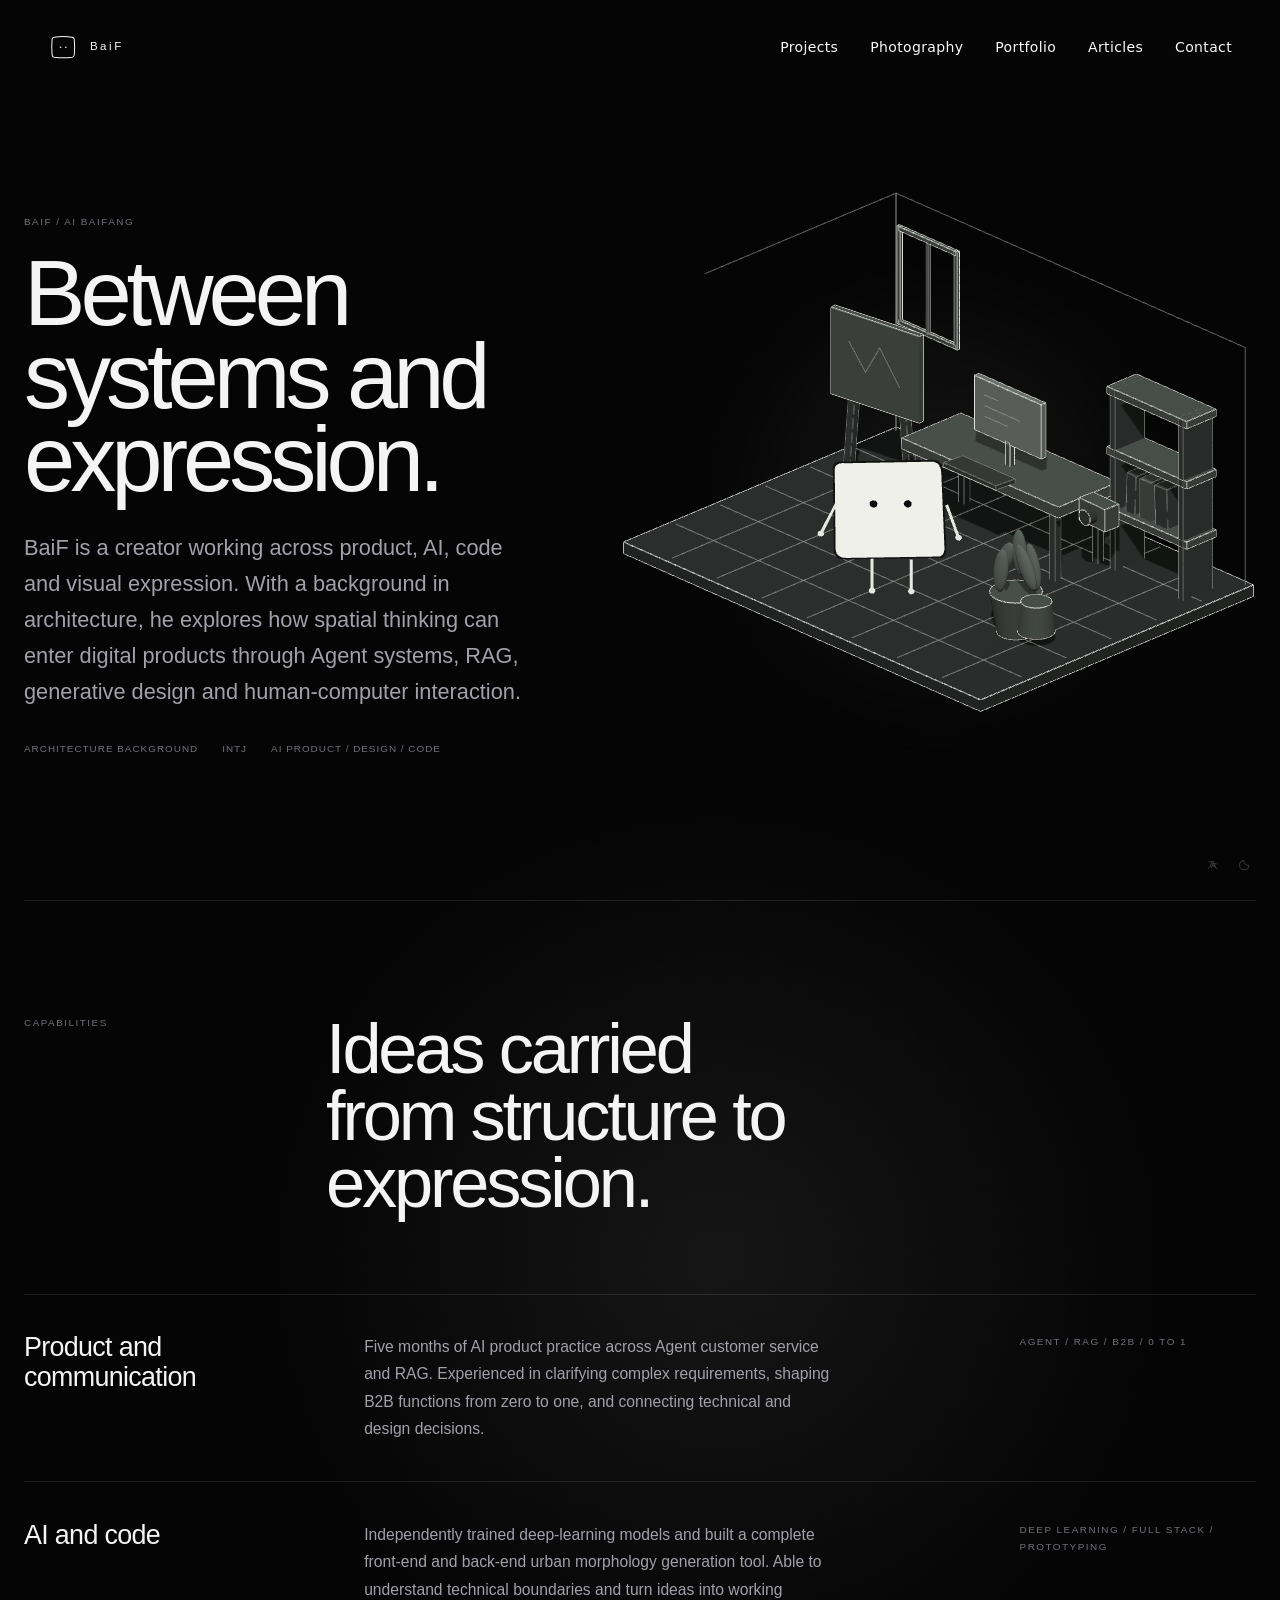
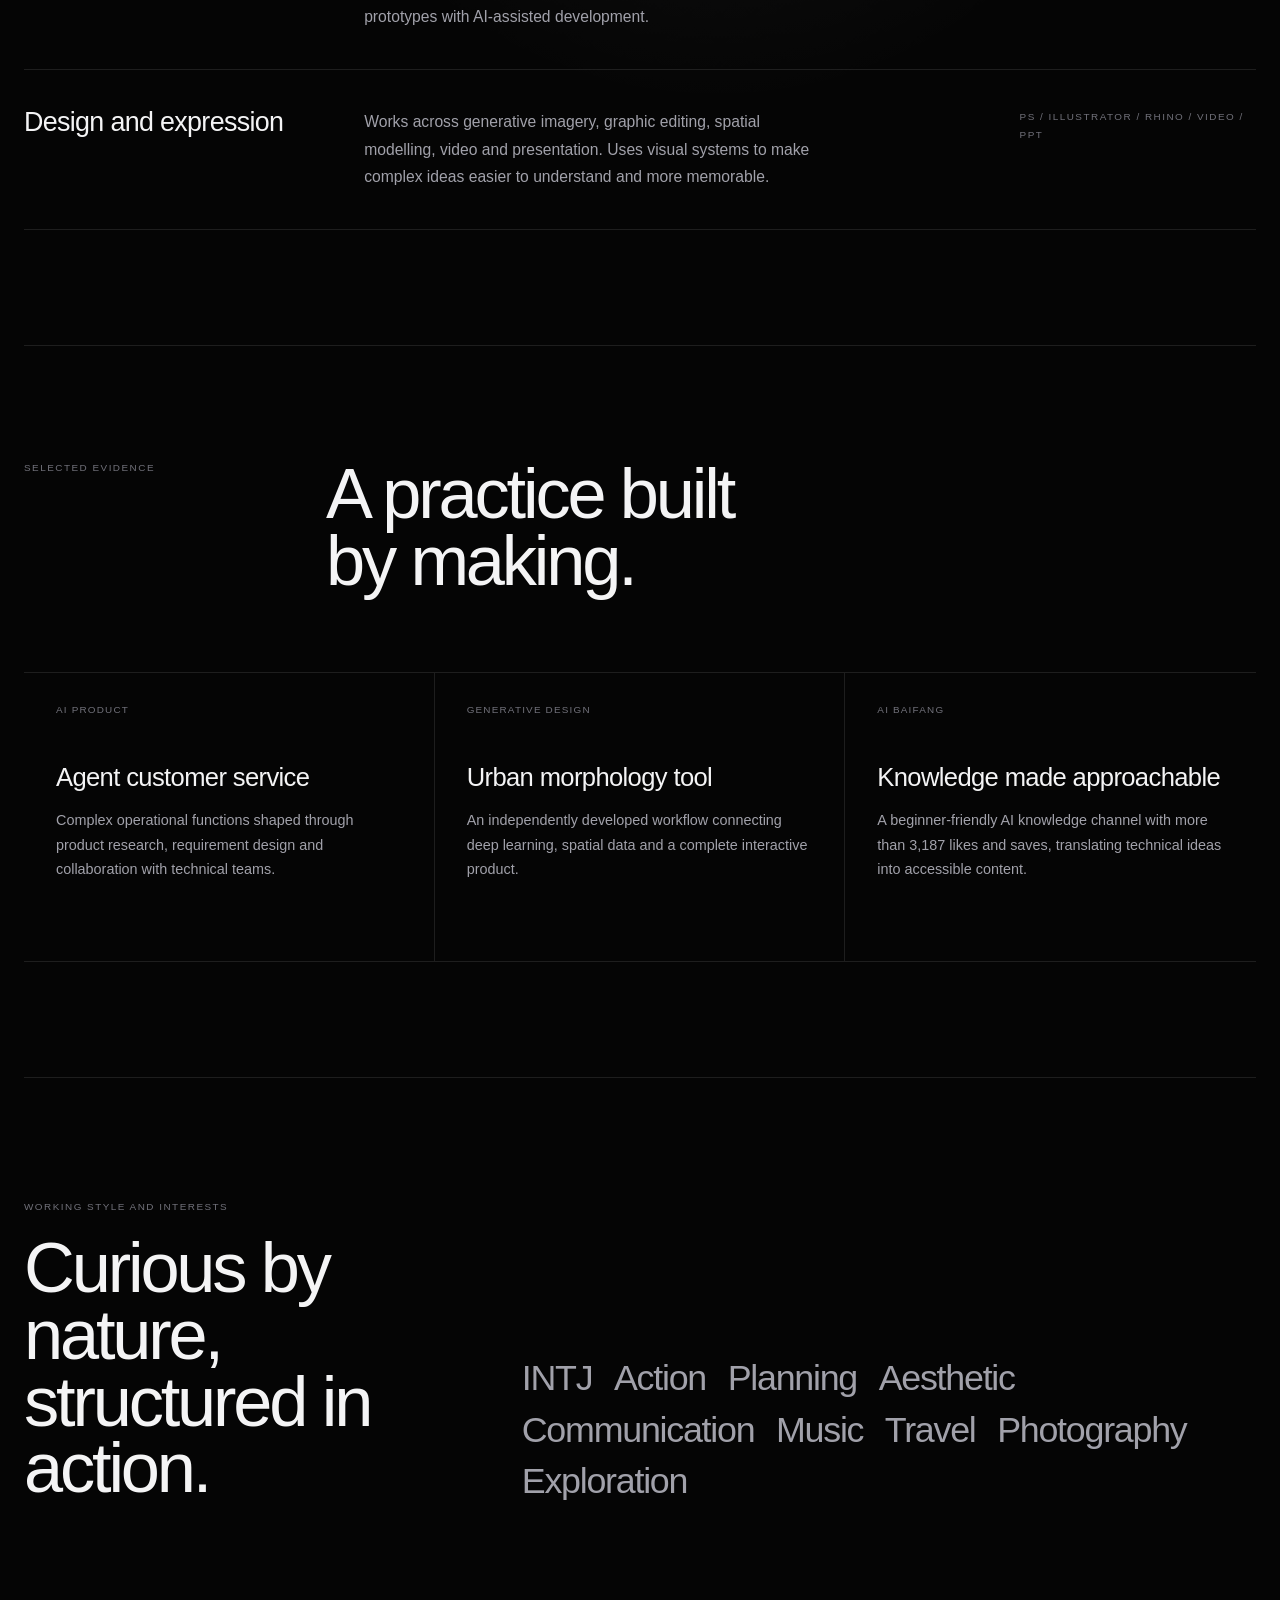
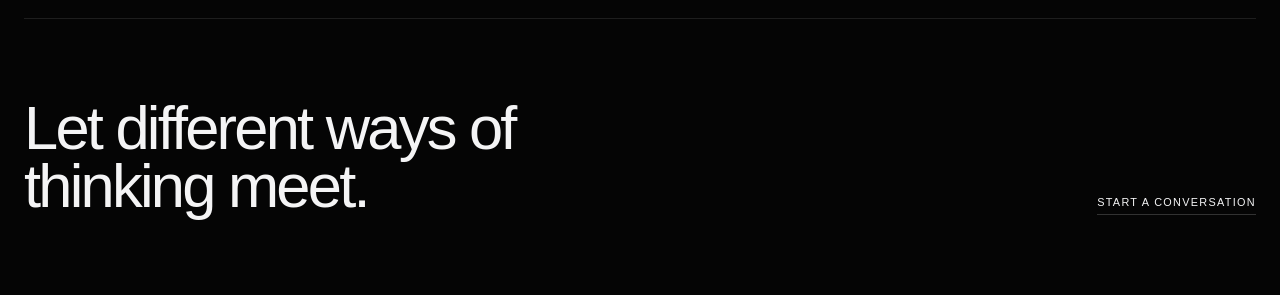
==== commit 4a227410: "Rename personal identity to BaiF" ====
--- a/about.html
+++ b/about.html
@@ -3,7 +3,7 @@
   <head>
     <meta charset="UTF-8" />
     <meta name="viewport" content="width=device-width, initial-scale=1.0" />
-    <title data-title-key="page.about.title">About DONGYE</title>
+    <title data-title-key="page.about.title">About BaiF</title>
     <script>
       (() => {
         try {
@@ -25,9 +25,9 @@
   </head>
   <body class="about-page">
     <header class="site-header fixed top-0 left-0 w-full z-50 px-6 py-6 md:px-12 md:py-8 flex justify-between items-center mix-blend-difference text-white">
-      <a href="./index.html" class="site-brand" aria-label="DONGYE Home">
+      <a href="./index.html" class="site-brand" aria-label="BaiF Home">
         <svg class="site-brand__mark" viewBox="0 0 44 44" aria-hidden="true"><path d="M9 7.5c7.5-1 18.8-1 26 0 1.8.3 2.8 1.4 3 3.1.8 7.7.8 15.2 0 22.8-.2 1.7-1.2 2.8-3 3.1-7.4 1-18.6 1-26 0-1.8-.3-2.8-1.4-3-3.1-.8-7.6-.8-15.1 0-22.8.2-1.7 1.2-2.8 3-3.1Z"/><circle cx="18.2" cy="22" r="1.15" fill="currentColor" stroke="none"/><circle cx="25.8" cy="22" r="1.15" fill="currentColor" stroke="none"/></svg>
-        <span class="site-brand__wordmark">DONGYE</span>
+        <span class="site-brand__wordmark">BaiF</span>
       </a>
       <nav class="hidden md:flex space-x-8 text-sm font-light tracking-wide">
         <a href="./projects.html" data-i18n="nav.projects">Projects</a>
@@ -41,9 +41,9 @@
     <main>
       <section class="about-shell about-hero">
         <div class="about-hero__copy">
-          <span class="about-kicker">DONGYE / AI BAIFANG</span>
+          <span class="about-kicker">BaiF / AI BAIFANG</span>
           <h1 data-i18n="about.hero.title">Between systems and expression.</h1>
-          <p class="about-hero__intro" data-i18n="about.hero.intro">Dongye is a creator working across product, AI, code and visual expression. With a background in architecture, he explores how spatial thinking can enter digital products through Agent systems, RAG, generative design and human-computer interaction.</p>
+          <p class="about-hero__intro" data-i18n="about.hero.intro">BaiF is a creator working across product, AI, code and visual expression. With a background in architecture, he explores how spatial thinking can enter digital products through Agent systems, RAG, generative design and human-computer interaction.</p>
           <div class="about-hero__meta">
             <span data-i18n="about.meta.architecture">Architecture background</span>
             <span>INTJ</span>
@@ -131,10 +131,10 @@
       import { applyTranslations, setupGlobalControls, syncPreviewLinks } from "./site.js?v=20260814-1";
 
       const translations = {
-        "page.about.title": { en: "About DONGYE", zh: "关于冬叶" },
+        "page.about.title": { en: "About BaiF", zh: "关于白方" },
         "home.cube.photography": { en: "Photography", zh: "摄影" },
         "about.hero.title": { en: "Between systems and expression.", zh: "在系统与表达之间。" },
-        "about.hero.intro": { en: "Dongye is a creator working across product, AI, code and visual expression. With a background in architecture, he explores how spatial thinking can enter digital products through Agent systems, RAG, generative design and human-computer interaction.", zh: "冬叶是一名在产品、AI、代码与视觉表达之间工作的创造者。拥有建筑学背景，关注空间思维如何进入数字产品，并持续探索 Agent、RAG、生成式设计与人机交互。" },
+        "about.hero.intro": { en: "BaiF is a creator working across product, AI, code and visual expression. With a background in architecture, he explores how spatial thinking can enter digital products through Agent systems, RAG, generative design and human-computer interaction.", zh: "白方是一名在产品、AI、代码与视觉表达之间工作的创造者。拥有建筑学背景，关注空间思维如何进入数字产品，并持续探索 Agent、RAG、生成式设计与人机交互。" },
         "about.meta.architecture": { en: "Architecture background", zh: "建筑学背景" },
         "about.capabilities.label": { en: "Capabilities", zh: "能力方向" },
         "about.capabilities.title": { en: "Ideas carried from structure to expression.", zh: "让想法从结构走向表达。" },
@@ -177,3 +177,4 @@
     </script>
   </body>
 </html>
+
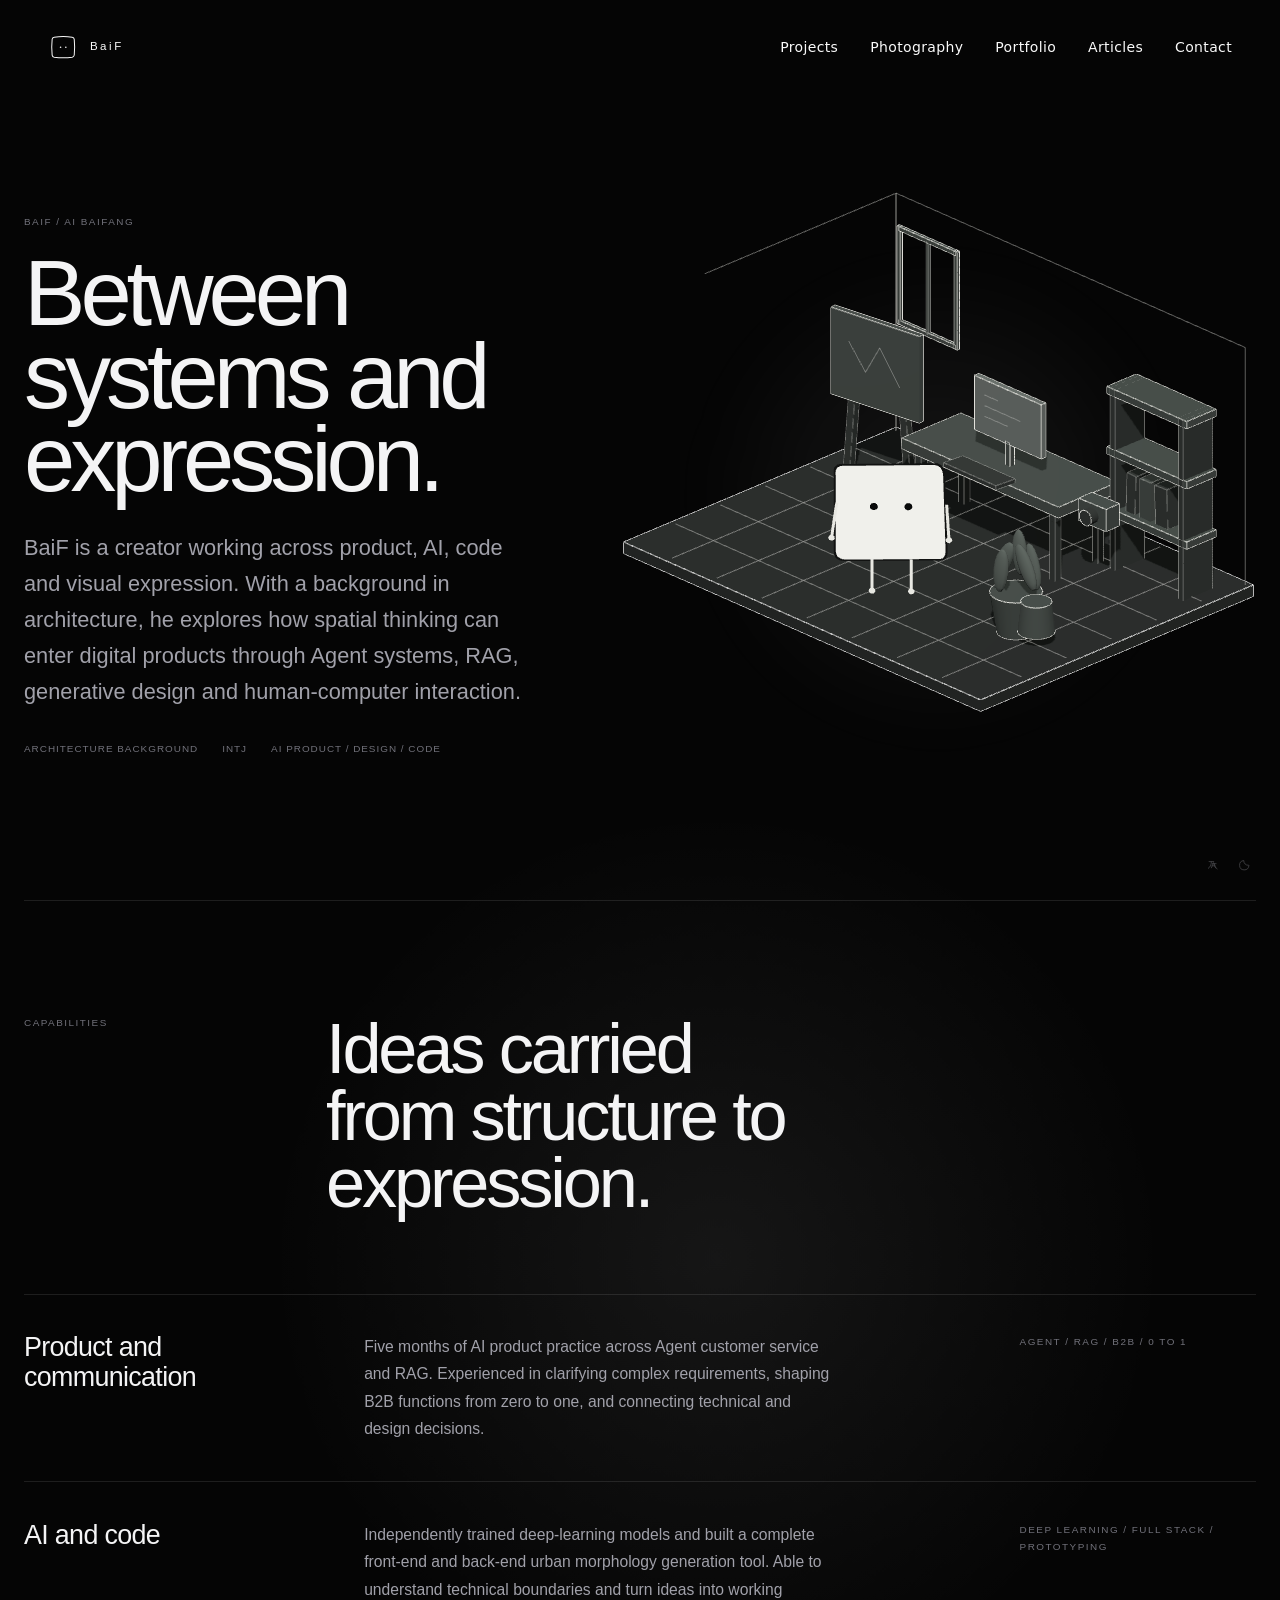
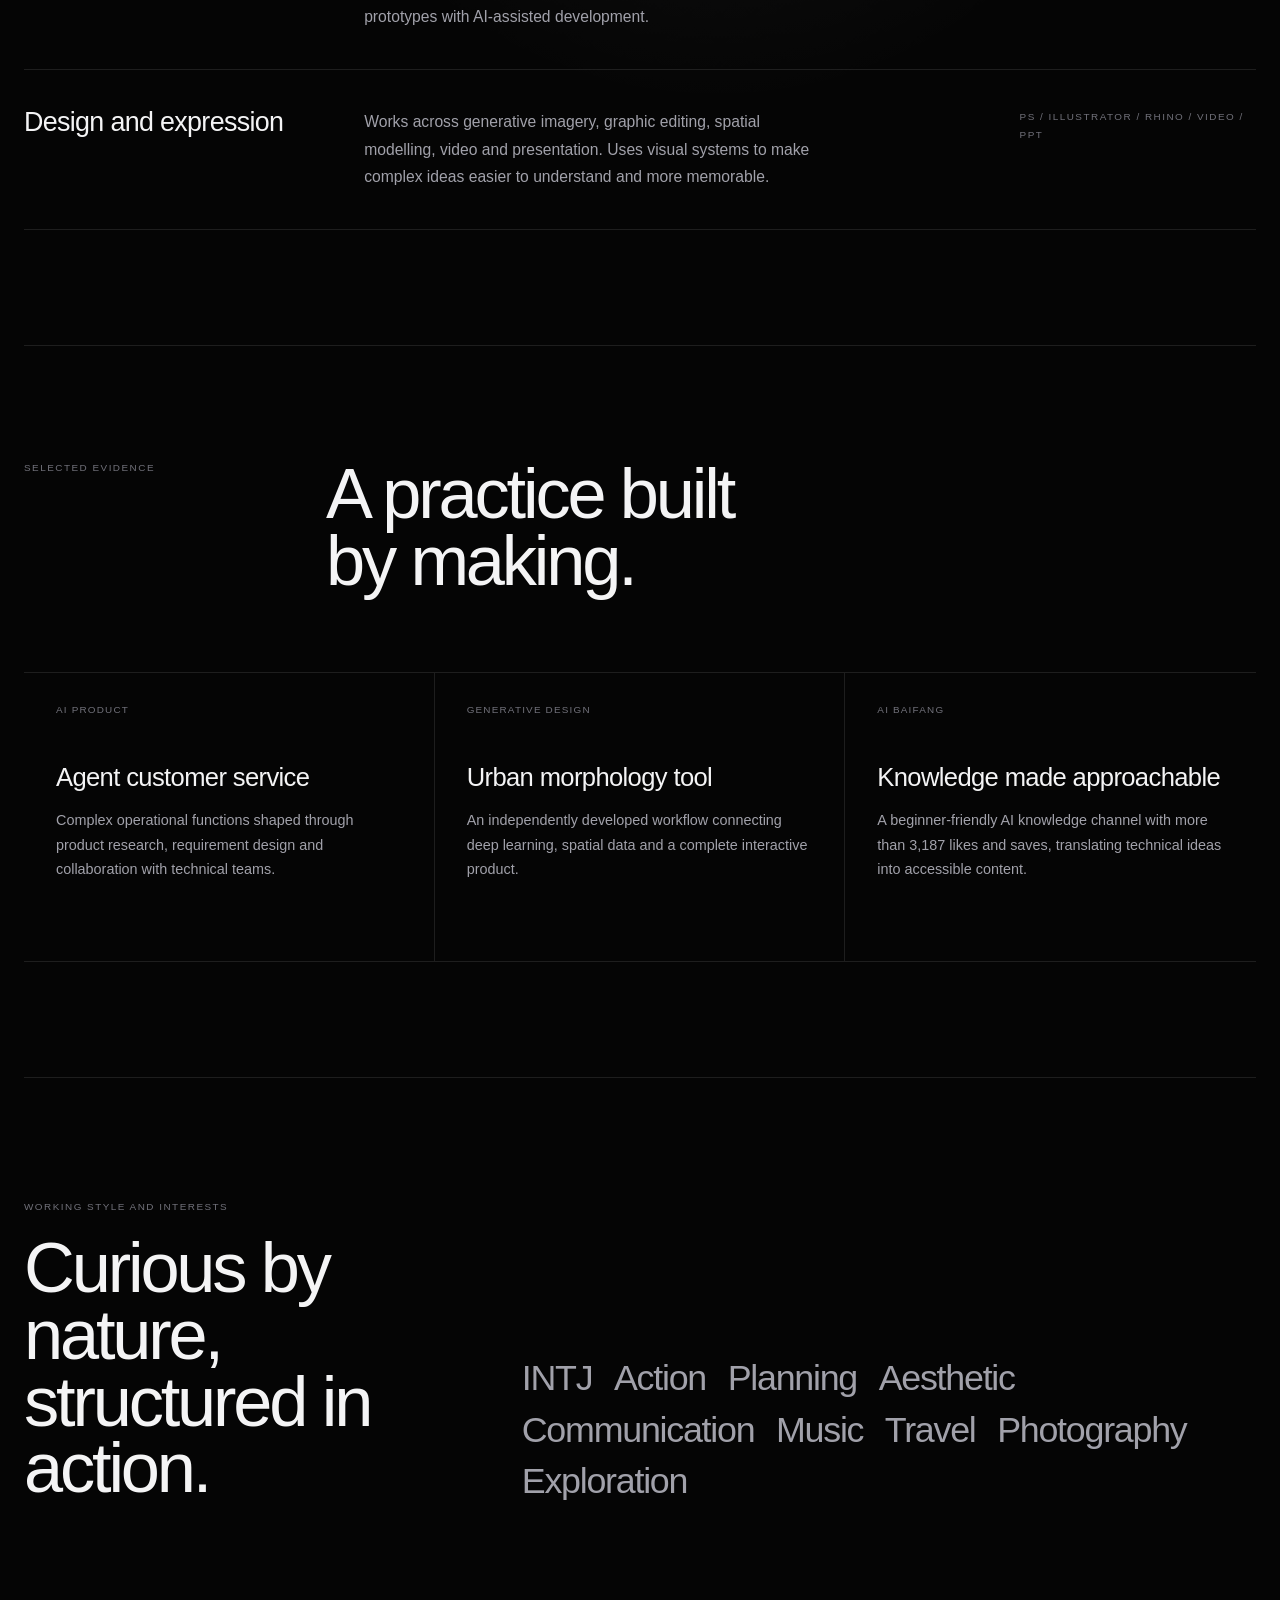
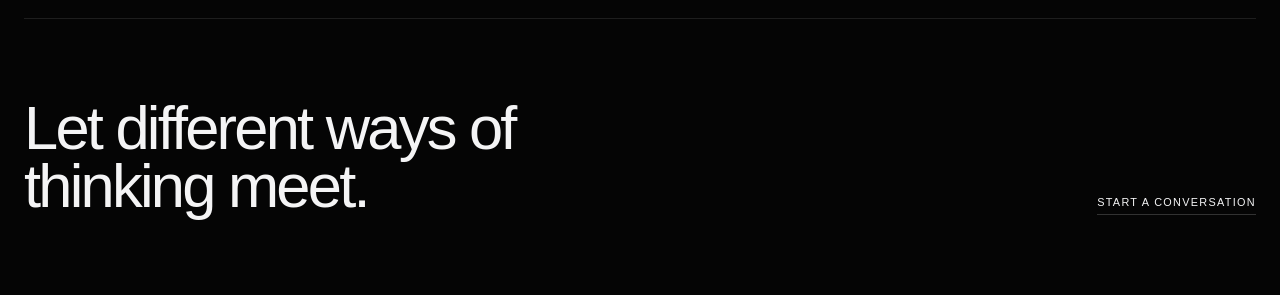
==== commit c0cf52d7: "Optimize home layout and cube positioning" ====
--- a/about.html
+++ b/about.html
@@ -20,7 +20,6 @@
     <script src="./assets/vendor/tailwindcss.js"></script>
     <link rel="stylesheet" href="./site.css?v=20260814-3" />
     <link rel="stylesheet" href="./about.css?v=20260814-10" />
-    <script src="./site-cursor.js?v=20260812-1" defer></script>
     <script type="module" src="./about-room.js?v=20260814-16"></script>
   </head>
   <body class="about-page">
--- a/site.css
+++ b/site.css
@@ -842,26 +842,6 @@
   transform: translateZ(calc(var(--model-size) * -0.05));
 }
 
-.spatial-hero__progress {
-  position: absolute;
-  z-index: 5;
-  right: 3rem;
-  top: 8.5rem;
-  bottom: 4rem;
-  width: 1px;
-  background: var(--drawing-faint);
-}
-
-.spatial-hero__progress-fill {
-  position: absolute;
-  inset: 0;
-  display: block;
-  background: var(--drawing-signal);
-  transform: scaleY(0);
-  transform-origin: top;
-  will-change: transform;
-}
-
 .home-page #work,
 .home-page #about,
 .home-page #contact {
@@ -988,12 +968,6 @@
     opacity: 0.92;
   }
 
-  .spatial-hero__progress {
-    right: 1.5rem;
-    top: 8rem;
-    bottom: 3.5rem;
-  }
-
   .home-page #work::before,
   .home-page #about::before,
   .home-page #contact::before {
